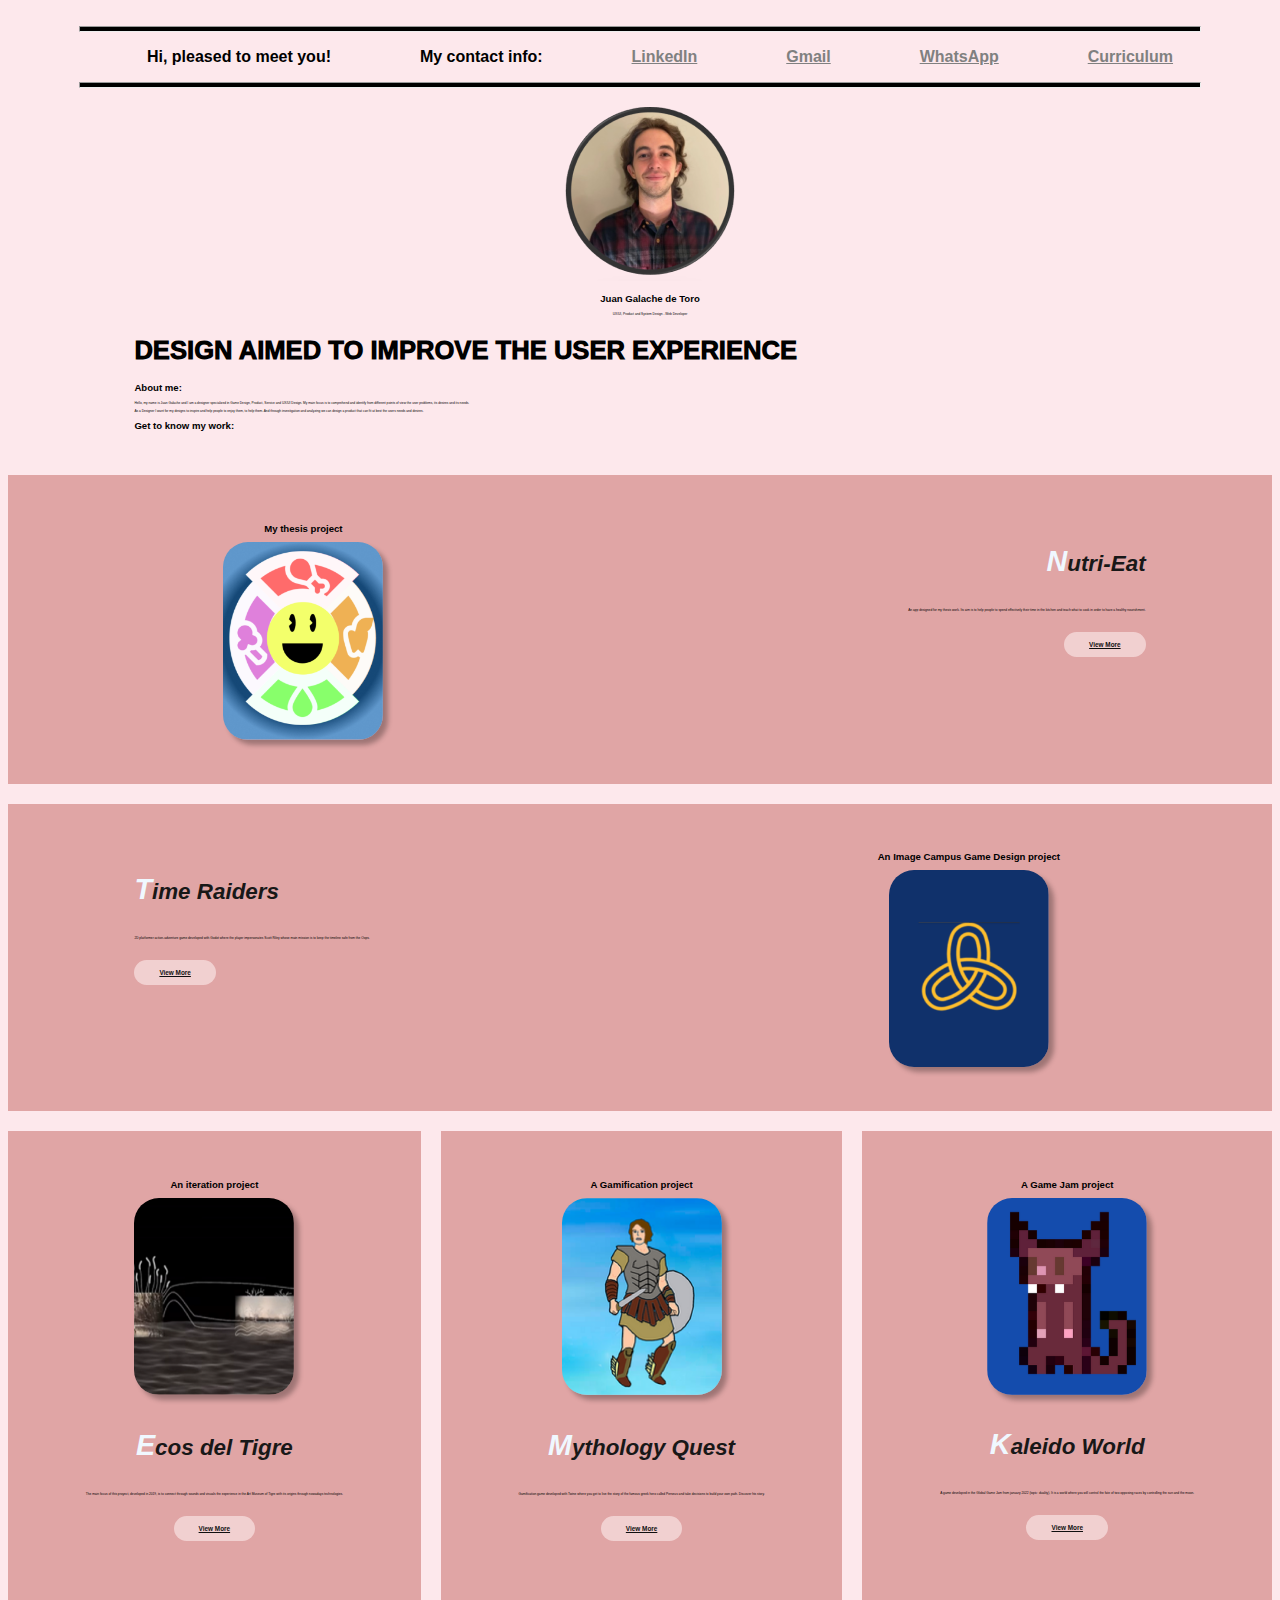
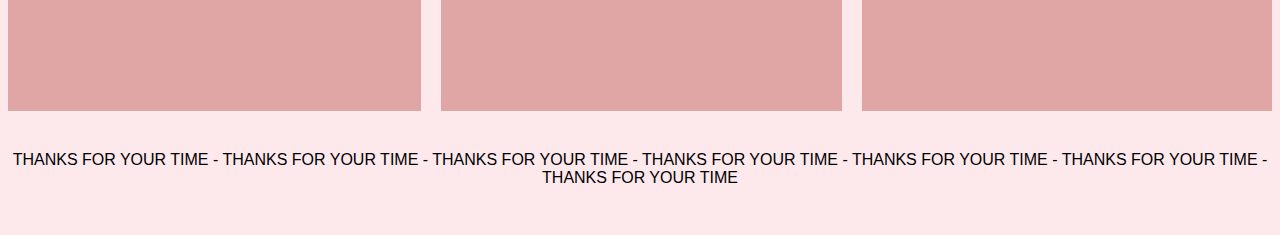
==== index.html @ 6f4244bd "Initial commit" ====
<!DOCTYPE html>
<html lang="en">
<head>
    <meta charset="UTF-8">
    <meta name="viewport" content="width=device-width, initial-scale=1.0">
    <title>Segunda Preentrega</title>
    <link rel="stylesheet" href="CSS/estilo.css">
</head>
<body>
    <header>
        <nav>
            <hr>
            <ul>
                <li>Hi, pleased to meet you!</li>
                <li>My contact info:</li>
                <li><a class="hiss" target="_blank" href="https://www.linkedin.com/in/juan-galache-de-toro-ba0940208/">LinkedIn</a></li>
                <li><a class="hiss" target="_blank" href="mailto:juangalache9895@gmail.com">Gmail</a></li>
                <li><a class="hiss" target="_blank" href="https://wa.me/34630714860/?text=Hi+Juan%21%0D%0AI+have+seen+your+portfolio+and+thought+it+was+very+interesting">WhatsApp</a></li>
                <li><a class="hiss" target="_blank" href="https://drive.google.com/drive/folders/1SI6hZz7RscQ8nWUOtB0b18GUbRNnlRHX?usp=share_link">Curriculum</a></li>
            </ul>
            <hr>
        </nav>
    </header>
    <div class="father">
        <section class="main">
            <h1>Design aimed to improve the User Experience</h1>
            <h2>About me:</h2>
            <h3 class="itachi">Hello, my name is Juan Galache and I am a designer specialized in Game Design, Product, Service and UX/UI Design. My main focus is to comprehend and identify from different points of view the user problems, its desires and its needs.</h3>
            <h3 class="itachi">As a Designer I want for my designs to inspire and help people to enjoy them, to help them. And through investigation and analyzing we can design a product that can fit at best the users needs and desires.</h3>
            <h2>Get to know my work:</h2>
        </section>
        <div class="vertical-line"></div>
        <section class="juan">
            <img src="img/JuanGa.png" alt="JuanGa">
            <h2>Juan Galache de Toro</h2>
            <h3 class="itachi">UX/UI, Product and System Design - Web Developer</h3>
        </section>
    </div>
    <br><br>
    <div class="projects">
        <section class="nutrieat">
            <div class="eat">
                <h2>My thesis project</h2>
                <img class="shadow" src="img/Nutri-Eat.png" alt="nutrieat">
            </div>
            <div class="nutri">
                <h4 class="quest">Nutri-Eat</h4>
                <h3 class="itachi">An app designed for my thesis work. Its aim is to help people to spend effectively their time in the kitchen and teach what to cook in order to have a healthy nourishment.</h3>
                <br>
                <a class="box" href="nutrieat.html">View More</a>
            </div>
        </section>
        <section class="timeraiders">
            <div class="time">
                <h2>An Image Campus Game Design project</h2>
                <img class="shadow" src="img/Time Raiders.png" alt="timeraiders">
            </div>
            <div class="raiders">
                <h4 class="quest">Time Raiders</h4>
                <h3 class="itachi">2D platformer action-adventure game developed with Godot where the player impersonates Scott Riley whose main mission is to keep the timeline safe from the Oops.</h3>
                <br>
                <a class="box" href="timeraiders.html">View More</a>
            </div>
        </section>
        <section class="pikachu">
            <div class="mythology">
                <h2>A Gamification project</h2>
                <img class="shadow" src="img/Mythology Quest.png" alt="mythologyquest">
                <h4 class="quest">Mythology Quest</h4>
                <h3 class="itachi">Gamification game developed with Twine where you get to live the story of the famous greek hero called Perseus and take decisions to build your own path. Discover his story.</h3>
                <br>
                <a class="box" href="timeraiders.html">View More</a>
            </div>
            <div class="kaleido">
                <h2>A Game Jam project</h2>
                <img class="shadow" src="img/KaleidoWorld.png" alt="KaleidoWorld">
                <h4 class="quest">Kaleido World</h4>
                <h3 class="itachi">A game developed in the Global Game Jam from january 2022 (topic: duality). It is a world where you will control the fate of two opposing races by controlling the sun and the moon.</h3>
                <br>
                <a class="box" href="kaleidoworld.html">View More</a>
            </div>
            <div class="eco">
                <h2>An iteration project</h2>
                <img class="shadow" src="img/Ecos del Tigre.png" alt="Ecos">
                <h4 class="quest">Ecos del Tigre</h4>
                <h3 class="itachi">The main focus of this proyect, developed in 2019, is to connect through sounds and visuals the experience in the Art Museum of Tigre with its origins through nowadays technologies.</h3>
                <br>
                <a class="box" href="kaleidoworld.html">View More</a>
            </div>
        </section>
    </div>
    <footer>THANKS FOR YOUR TIME - THANKS FOR YOUR TIME - THANKS FOR YOUR TIME - THANKS FOR YOUR TIME - THANKS FOR YOUR TIME - THANKS FOR YOUR TIME - THANKS FOR YOUR TIME</footer>
</body>
</html>
---- CSS/estilo.css ----
*{
    font-family: Arial, Helvetica, sans-serif;
}
body{
    background-color: rgb(253, 232, 236);
}
header {
    padding: 10px;
    position: sticky;
}
ul {
    display: flex;
    flex-direction: row;
    justify-content: space-evenly;
}
li {
    display: inline-block;
    font-size: 1.5rem;
    font-weight: bold;
}
hr {
    position: relative;
    background-color: black;
    height: 4px;
    width: 90%;
}

h1{
    font-size: 3rem;
    text-transform: uppercase;
    font-weight: 1000;
}
h2 {
    font-size: 1.6rem;
    font-weight: bold;
}
.itachi{
    font-weight: 100;
}
.vertical-line {
    grid-area: line;
    border-left: 2px solid black; 
    height: 400px;
    align-self: center;

  }
.father{
    margin-right: 10%;
    margin-left: 10%;
}
.main{
    grid-area: main;
    align-self: flex-start;
    justify-content: flex-start;
    padding-right: 20px;
}
.juan{
    grid-area: juan;
    align-self: center;
    justify-content: center;
    text-align: center;
    padding-left: 20px;
}

.hiss:link{
    color: gray;
}
.hiss:visited {
    color: grey;
}
.hiss:hover{
    color: goldenrod;
}

.shadow {
    border-radius: 25px;
    box-shadow: 5px 5px 5px rgba(0, 0, 0, 0.295);
}
.nutrieat {
    display: grid;
    background-color: rgb(224, 165, 165);
    padding-left: 10%;
    padding-right: 10%;
    padding-top: 40px;
    padding-bottom: 40px;
    text-align: right;
    grid-template-areas: 
    "eat nutri nutri";
}
.eat {
    grid-area: eat;
    align-self: center;
    justify-content: center;
    text-align: center;
}
.nutri {
    grid-area: nutri;
    align-self: flex-start;
    justify-content: flex-start;
    margin-left: 5rem;
}

.box {
    background-color: rgb(241, 208, 208);
    padding: 9px 25px;
    border: none;
    border-radius: 50px;
    font-size: 1.5rem;
    color: #0f0f0f;
    font-weight: bold;
}
.box:link {
    color: #0f0f0f;
}
.box:visited {
    color: #0f0f0f;
}
.box:hover{
    color: rgb(241, 208, 208);
    background-color: #0f0f0f;
    font-size: 1.6rem;
}

.timeraiders {
    display: grid;
    background-color: rgb(224, 165, 165);
    margin-top: 20px;
    padding-left: 10%;
    padding-right: 10%;
    padding-top: 40px;
    padding-bottom: 40px;
    grid-template-areas: 
    "raiders raiders time";
}
.time{
    grid-area: time;
    align-self: center;
    justify-content: center;
    text-align: center;
    
}
.raiders {
    grid-area: raiders;
    align-self: flex-start;
    justify-content: flex-start;
    margin-right: 5rem;
}
.pikachu{
    display: grid;
    grid-template-areas: 
    "eco mythology kaleido";
}
.mythology{
    padding: 40px;
    height: 700px;
    margin-top: 20px;
    margin-left: 20px;
    margin-right: 20px;
    background-color: rgb(224, 165, 165);
    grid-area: mythology;
    align-self: center;
    justify-content: center;
    text-align: center;
}
.eco{
    height: 700px;
    margin-top: 20px;
    padding: 40px;
    background-color: rgb(224, 165, 165);
    grid-area: eco;
    align-self: center;
    justify-content: center;
    text-align: center;
}
.kaleido{
    margin-top: 20px;
    padding: 40px;
    height: 700px;
    background-color: rgb(224, 165, 165);
    grid-area: kaleido;
    align-self: center;
    justify-content: center;
    text-align: center;
}
.quest{
    font-size: 2rem;
    font-style: oblique;
    color: rgb(24, 24, 24);
}
.quest::first-letter{
    color:  aliceblue;
    font-size: 2.4rem;
    text-decoration: dotted;
}
footer{
    text-align: center;
    padding-top: 40px;
    padding-bottom: 40px;
}

@media(max-width: 1024px) {
    .father{
        display: grid;
        grid-template-areas: 
        "juan"
        "main";
    }
    .vertical-line{
        display: none;
    }
    h1{
        font-size: 2.2rem;
    }
    h2{
        font-size: 1.2rem;
    }
    h3{
        font-size: 0.8rem;
    }
    li{
        font-size: 100%;
    }
    .shadow{
        width: 10rem;
    }
    .quest{
        font-size: 1.4rem;
    }
    .quest::first-letter{
        font-size: 1.8rem;
    }
    .box{
        font-size: 1rem;
    }
    .box:hover{
        font-size: 1.2rem;
    }
    .eco{
        height: 500px;
    }
    .mythology{
        height: 500px;
    }
    .kaleido{
        height: 500px;
    }

}

@media(min-width: 1024px) {
    .father{
        display: grid;
        grid-template-areas: 
        "main main main line juan"
        "main main main line juan";
    }
}
@media(min-width: 524px) {
    .father{
        display: grid;
        grid-template-areas: 
        "juan"
        "main";
    }
    .vertical-line{
        display: none;
    }
    h1{
        font-size: 1.6rem;
    }
    h2{
        font-size: 0.6rem;
    }
    h3{
        font-size: 0.2rem;
    }
    li{
        font-size: 100%;
    }
    .shadow{
        width: 10rem;
    }
    .quest{
        font-size: 1.4rem;
    }
    .quest::first-letter{
        font-size: 1.8rem;
    }
    .box{
        font-size: 0.4rem;
    }
    .box:hover{
        font-size: 1.2rem;
    }
    .eco{
        height: 500px;
    }
    .mythology{
        height: 500px;
    }
    .kaleido{
        height: 500px;
    }

}
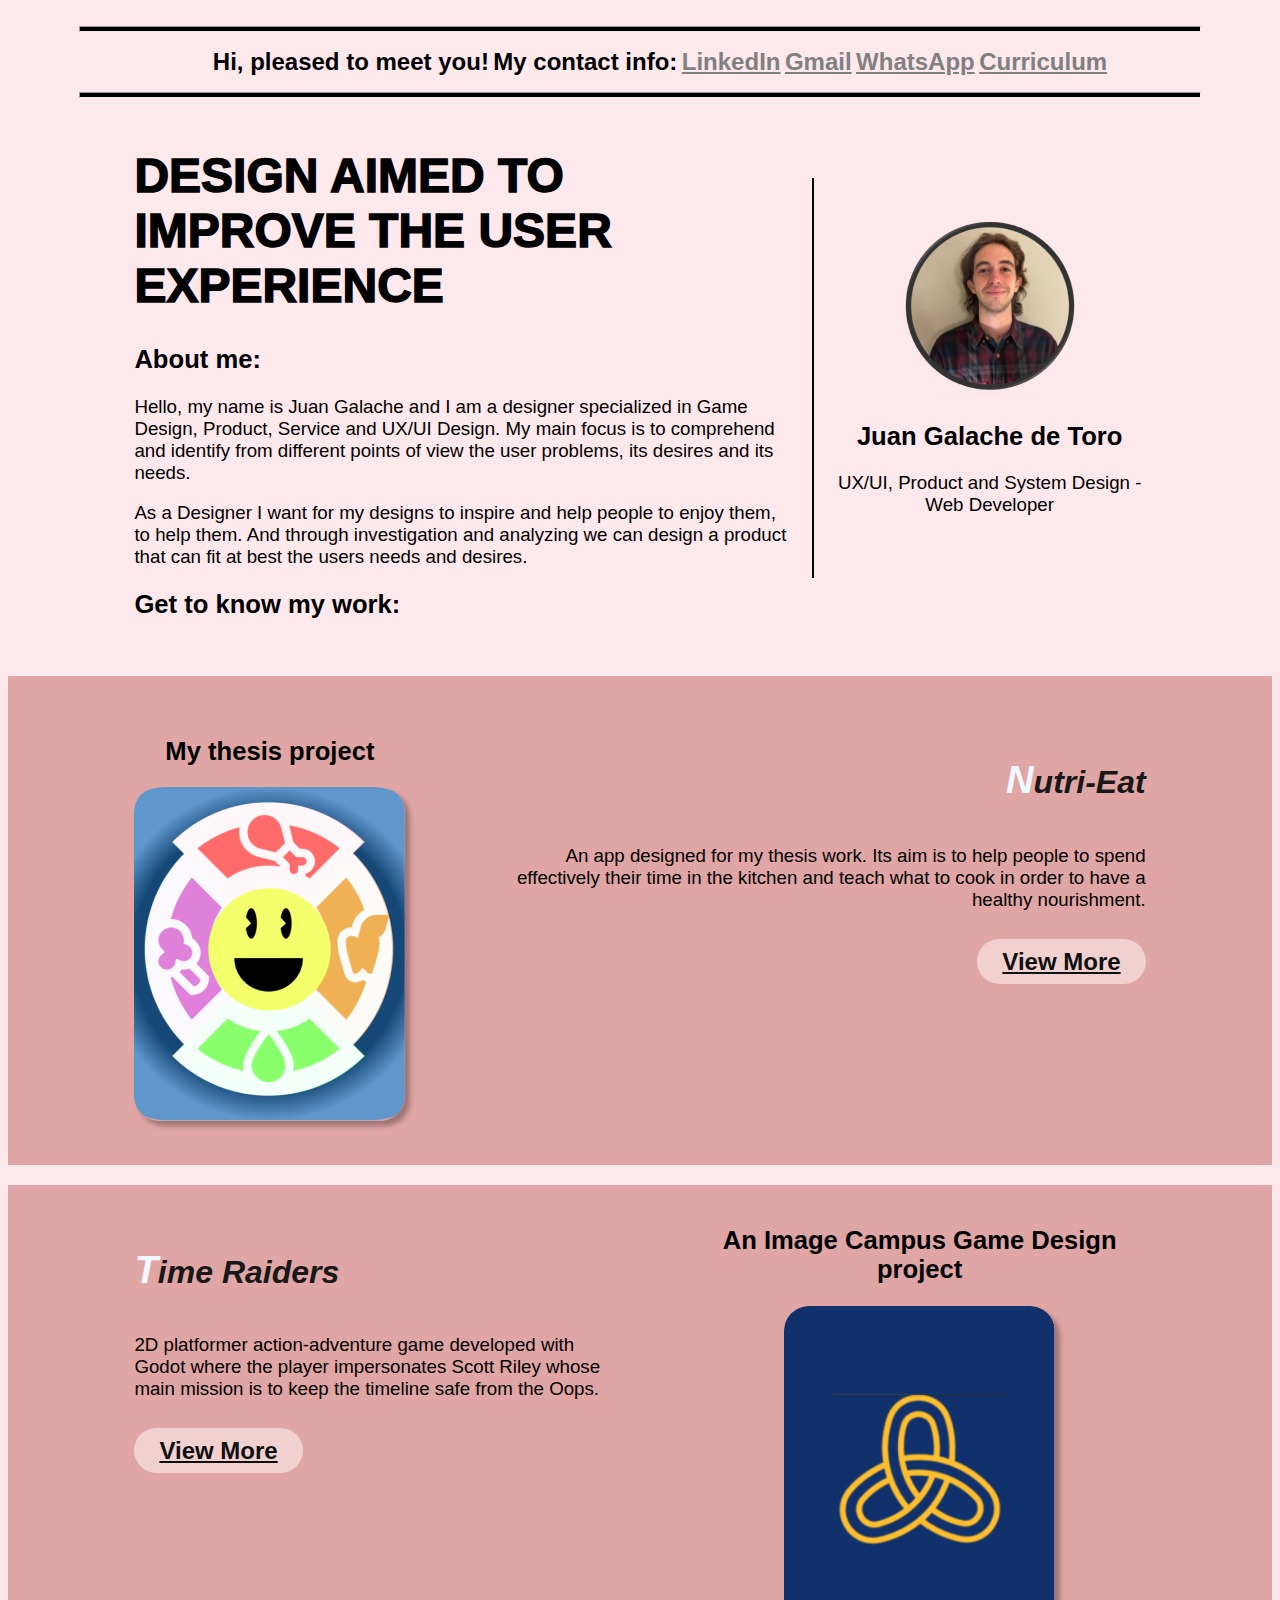
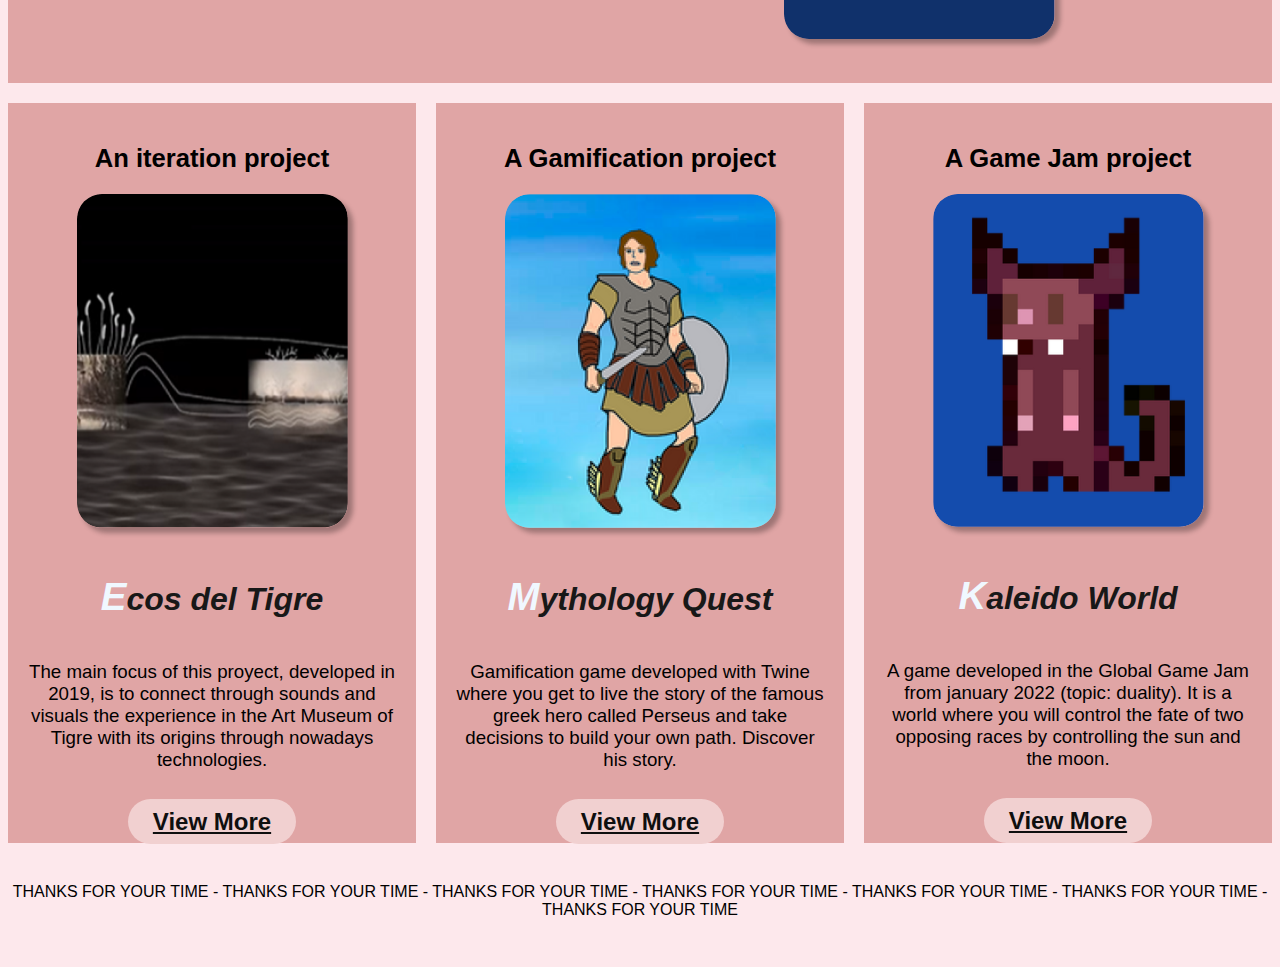
==== commit 27b45a64: "hola" ====
--- a/index.html
+++ b/index.html
@@ -11,12 +11,14 @@
         <nav>
             <hr>
             <ul>
-                <li>Hi, pleased to meet you!</li>
-                <li>My contact info:</li>
-                <li><a class="hiss" target="_blank" href="https://www.linkedin.com/in/juan-galache-de-toro-ba0940208/">LinkedIn</a></li>
-                <li><a class="hiss" target="_blank" href="mailto:juangalache9895@gmail.com">Gmail</a></li>
-                <li><a class="hiss" target="_blank" href="https://wa.me/34630714860/?text=Hi+Juan%21%0D%0AI+have+seen+your+portfolio+and+thought+it+was+very+interesting">WhatsApp</a></li>
-                <li><a class="hiss" target="_blank" href="https://drive.google.com/drive/folders/1SI6hZz7RscQ8nWUOtB0b18GUbRNnlRHX?usp=share_link">Curriculum</a></li>
+                <section>
+                    <li class="info">Hi, pleased to meet you!</li>
+                    <li class="info">My contact info:</li>
+                    <li class="pro"><a class="hiss" target="_blank" href="https://www.linkedin.com/in/juan-galache-de-toro-ba0940208/">LinkedIn</a></li>
+                    <li class="pro"><a class="hiss" target="_blank" href="mailto:juangalache9895@gmail.com">Gmail</a></li>
+                    <li class="pro"><a class="hiss" target="_blank"     href="https://wa.me/34630714860/?text=Hi+Juan%21%0D%0AI+have+seen+your+portfolio+and+thought+it+was+very+interesting">WhatsApp</a></li>
+                    <li class="pro"><a class="hiss" target="_blank" href="https://drive.google.com/drive/folders/1SI6hZz7RscQ8nWUOtB0b18GUbRNnlRHX?usp=share_link">Curriculum</a></li>
+                </section>
             </ul>
             <hr>
         </nav>
--- a/CSS/estilo.css
+++ b/CSS/estilo.css
@@ -8,6 +8,7 @@
     padding: 10px;
     position: sticky;
 }
+
 ul {
     display: flex;
     flex-direction: row;
@@ -23,6 +24,12 @@
     background-color: black;
     height: 4px;
     width: 90%;
+}
+.info {
+    grid-area: info;
+}
+.pro {
+    grid-area: pro;
 }
 
 h1{
@@ -127,7 +134,7 @@
     margin-top: 20px;
     padding-left: 10%;
     padding-right: 10%;
-    padding-top: 40px;
+    padding-top: 20px;
     padding-bottom: 40px;
     grid-template-areas: 
     "raiders raiders time";
@@ -146,16 +153,16 @@
     margin-right: 5rem;
 }
 .pikachu{
+    width: 100%;
     display: grid;
+    column-gap: 20px;
     grid-template-areas: 
     "eco mythology kaleido";
 }
 .mythology{
-    padding: 40px;
+    padding: 20px;
     height: 700px;
     margin-top: 20px;
-    margin-left: 20px;
-    margin-right: 20px;
     background-color: rgb(224, 165, 165);
     grid-area: mythology;
     align-self: center;
@@ -165,7 +172,7 @@
 .eco{
     height: 700px;
     margin-top: 20px;
-    padding: 40px;
+    padding: 20px;
     background-color: rgb(224, 165, 165);
     grid-area: eco;
     align-self: center;
@@ -174,7 +181,7 @@
 }
 .kaleido{
     margin-top: 20px;
-    padding: 40px;
+    padding: 20px;
     height: 700px;
     background-color: rgb(224, 165, 165);
     grid-area: kaleido;
@@ -254,8 +261,19 @@
         "main main main line juan"
         "main main main line juan";
     }
-}
-@media(min-width: 524px) {
+
+}
+@media(max-width: 500px) {
+    ul{
+        display: grid;
+        text-align: center;
+        grid-area: 
+        "info"
+        "pro";
+    }
+    li{
+        font-size: 1rem;
+    }
     .father{
         display: grid;
         grid-template-areas: 
@@ -265,41 +283,63 @@
     .vertical-line{
         display: none;
     }
+    .timeraiders{
+        margin-top: 10px;
+    }
     h1{
+        text-align: center;
         font-size: 1.6rem;
     }
     h2{
+        font-size: 1rem;
+    }
+    h3{
+        font-size: 0.8rem;
+    }
+    li{
+        font-size: 80%;
+    }
+    .shadow{
+        width: 6rem;
+    }
+    .itachi{
+        text-align: center;
+        font-size: 0.7rem;
+    }
+    .quest{
+        font-size: 1rem;
+    }
+    .quest::first-letter{
+        font-size: 1.2rem;
+    }
+    .box{
+        padding: 9px 15px;
         font-size: 0.6rem;
     }
-    h3{
-        font-size: 0.2rem;
-    }
-    li{
-        font-size: 100%;
-    }
-    .shadow{
-        width: 10rem;
-    }
-    .quest{
-        font-size: 1.4rem;
-    }
-    .quest::first-letter{
-        font-size: 1.8rem;
-    }
-    .box{
-        font-size: 0.4rem;
-    }
     .box:hover{
-        font-size: 1.2rem;
+        font-size: 0.5rem;
+    }
+    .pikachu{
+        display: contents;
+        width: 100%;
     }
     .eco{
-        height: 500px;
+        padding-left: 10%;
+        padding-right: 10%;
+        margin-top: 10px;
+        height: 350px;
     }
     .mythology{
-        height: 500px;
+        padding-left: 10%;
+        padding-right: 10%;
+        margin-top: 10px;
+        height: 350px;
     }
     .kaleido{
-        height: 500px;
+        padding-left: 10%;
+        padding-right: 10%;
+        margin-top: 10px;
+        height: 350px;
     }
 
 }